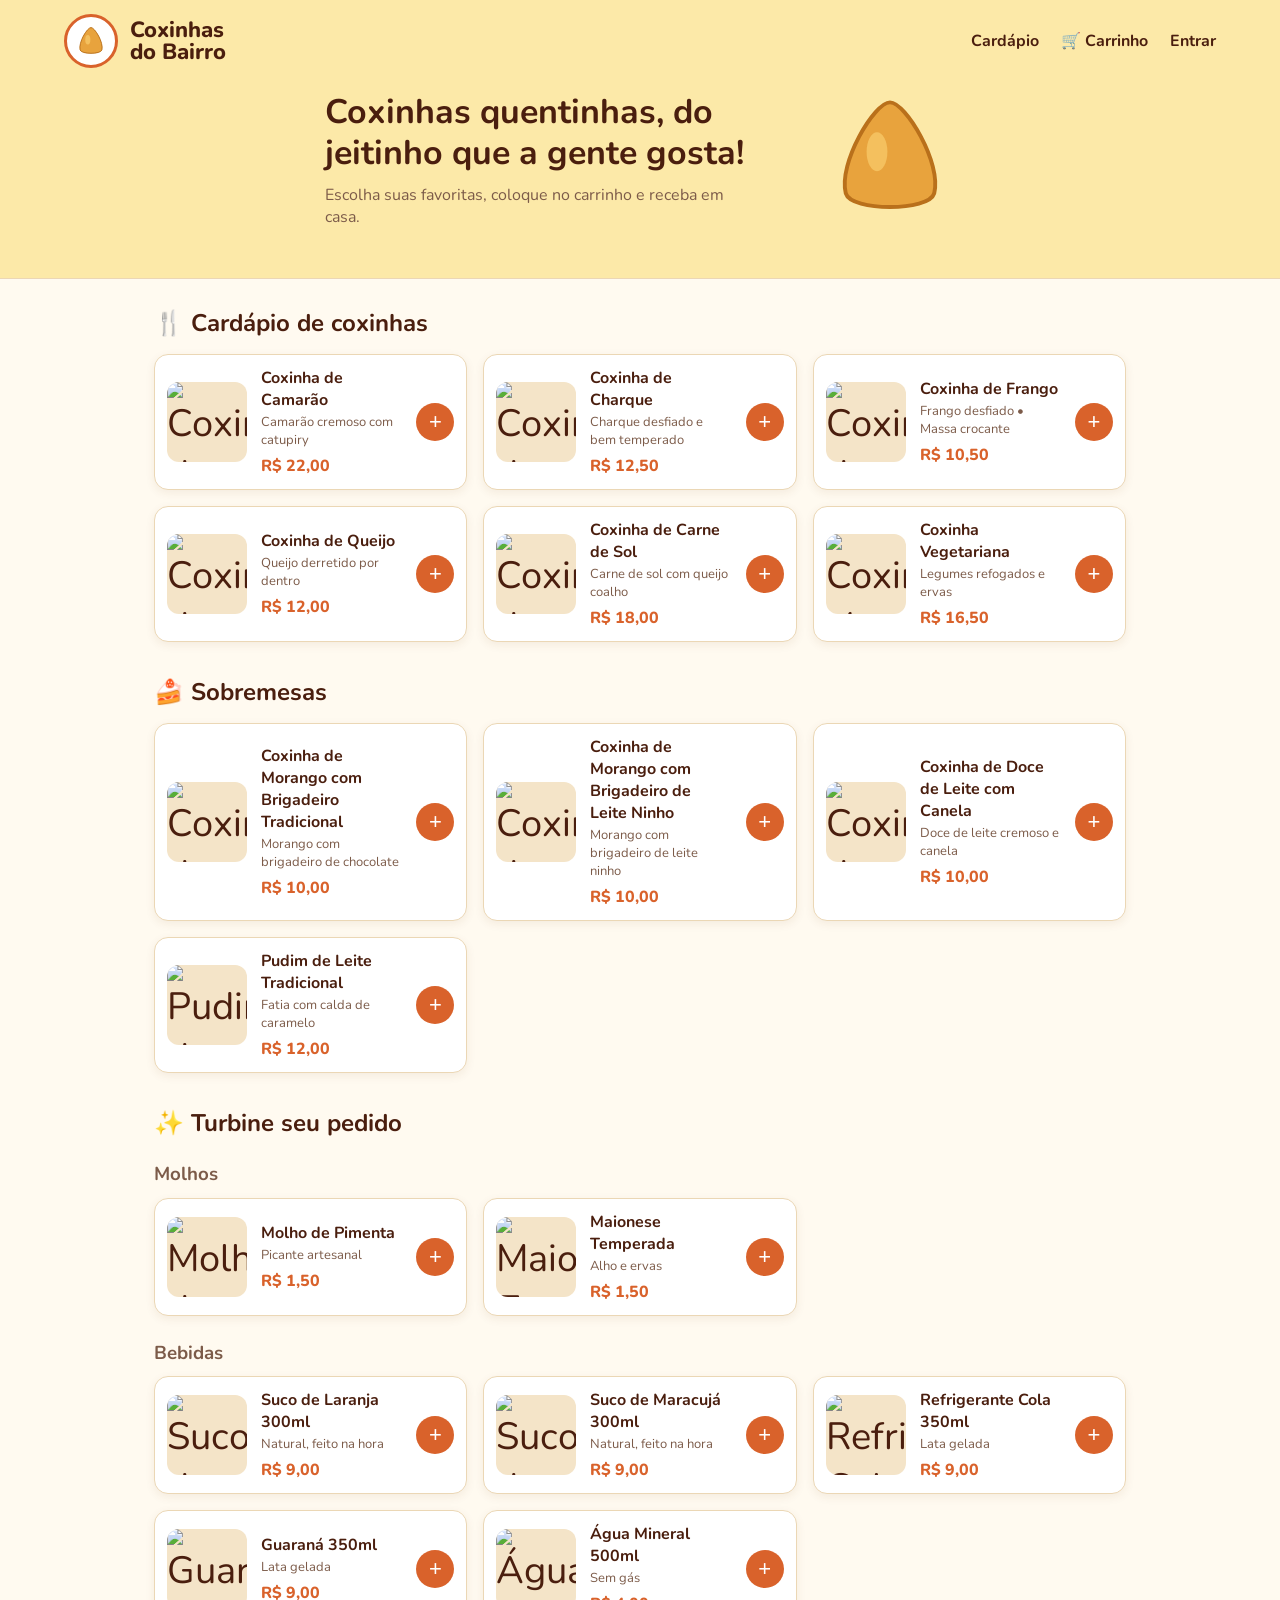
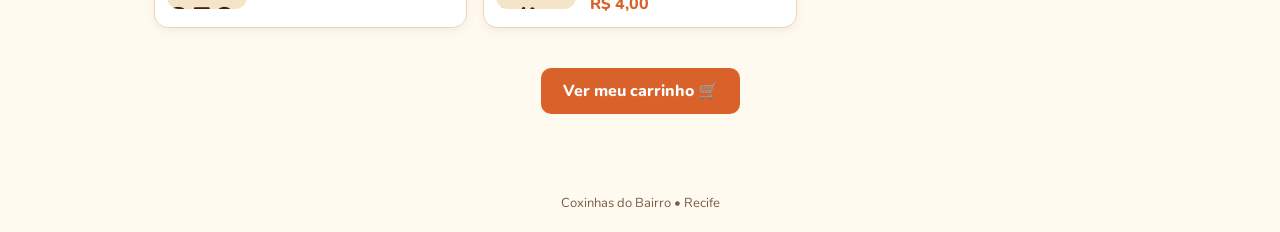
==== index.html @ 3a951635 "Add files via upload" ====
<!DOCTYPE html>
<html lang="pt-BR">
<head>
<meta charset="UTF-8">
<meta name="viewport" content="width=device-width, initial-scale=1.0">
<link href="https://fonts.googleapis.com/css2?family=Nunito:wght@400;700;800&display=swap" rel="stylesheet">
<link rel="stylesheet" href="style.css">
<title>Coxinhas do Bairro - Cardápio</title>
</head>
<body data-pagina="cardapio">

<header class="cabecalho" id="cabecalho"></header>

<section class="hero">
  <div>
    <h1>Coxinhas quentinhas, do jeitinho que a gente gosta!</h1>
    <p>Escolha suas favoritas, coloque no carrinho e receba em casa.</p>
  </div>
  <div class="hero-coxinha" id="hero-coxinha"></div>
</section>

<main class="conteudo">

  <!-- ================= COXINHAS ================= -->
  <h2>🍴 Cardápio de coxinhas</h2>
  <div class="grade">

    <!-- Coxinha de Camarão -->
    <div class="produto">
      <div class="produto-img"><img src="img/camarao.png" alt="Coxinha de Camarão"></div>
      <div class="produto-info">
        <h4>Coxinha de Camarão</h4>
        <p>Camarão cremoso com catupiry</p>
        <span class="preco">R$ 22,00</span>
      </div>
      <button class="btn-mais" onclick="clicouAdicionar(11, this)">+</button>
    </div>
    <!-- Coxinha de Charque -->
    <div class="produto">
      <div class="produto-img"><img src="img/charque.png" alt="Coxinha de Charque"></div>
      <div class="produto-info">
        <h4>Coxinha de Charque</h4>
        <p>Charque desfiado e bem temperado</p>
        <span class="preco">R$ 12,50</span>
      </div>
      <button class="btn-mais" onclick="clicouAdicionar(12, this)">+</button>
    </div>
    <!-- Coxinha de Frango -->
    <div class="produto">
      <div class="produto-img"><img src="img/frango.png" alt="Coxinha de Frango"></div>
      <div class="produto-info">
        <h4>Coxinha de Frango</h4>
        <p>Frango desfiado • Massa crocante</p>
        <span class="preco">R$ 10,50</span>
      </div>
      <button class="btn-mais" onclick="clicouAdicionar(13, this)">+</button>
    </div>
    <!-- Coxinha de Queijo -->
    <div class="produto">
      <div class="produto-img"><img src="img/queijo.png" alt="Coxinha de Queijo"></div>
      <div class="produto-info">
        <h4>Coxinha de Queijo</h4>
        <p>Queijo derretido por dentro</p>
        <span class="preco">R$ 12,00</span>
      </div>
      <button class="btn-mais" onclick="clicouAdicionar(14, this)">+</button>
    </div>
    <!-- Coxinha de Carne de Sol -->
    <div class="produto">
      <div class="produto-img"><img src="img/carne.png" alt="Coxinha de Carne de Sol"></div>
      <div class="produto-info">
        <h4>Coxinha de Carne de Sol</h4>
        <p>Carne de sol com queijo coalho</p>
        <span class="preco">R$ 18,00</span>
      </div>
      <button class="btn-mais" onclick="clicouAdicionar(15, this)">+</button>
    </div>
    <!-- Coxinha Vegetariana -->
    <div class="produto">
      <div class="produto-img"><img src="img/jaca.png" alt="Coxinha Vegetariana"></div>
      <div class="produto-info">
        <h4>Coxinha Vegetariana</h4>
        <p>Legumes refogados e ervas</p>
        <span class="preco">R$ 16,50</span>
      </div>
      <button class="btn-mais" onclick="clicouAdicionar(16, this)">+</button>
    </div>

  </div>

  <!-- ================= SOBREMESAS ================= -->
  <h2 style="margin-top:36px">🍰 Sobremesas</h2>
  <div class="grade">

    <!-- Coxinha de Morango com Brigadeiro Tradicional -->
    <div class="produto">
      <div class="produto-img"><img src="img/morango1.png" alt="Coxinha de Morango com Brigadeiro Tradicional"></div>
      <div class="produto-info">
        <h4>Coxinha de Morango com Brigadeiro Tradicional</h4>
        <p>Morango com brigadeiro de chocolate</p>
        <span class="preco">R$ 10,00</span>
      </div>
      <button class="btn-mais" onclick="clicouAdicionar(21, this)">+</button>
    </div>
    <!-- Coxinha de Morango com Brigadeiro de Leite Ninho -->
    <div class="produto">
      <div class="produto-img"><img src="img/morango2.png" alt="Coxinha de Morango com Brigadeiro de Leite Ninho"></div>
      <div class="produto-info">
        <h4>Coxinha de Morango com Brigadeiro de Leite Ninho</h4>
        <p>Morango com brigadeiro de leite ninho</p>
        <span class="preco">R$ 10,00</span>
      </div>
      <button class="btn-mais" onclick="clicouAdicionar(22, this)">+</button>
    </div>
    <!-- Coxinha de Doce de Leite com Canela -->
    <div class="produto">
      <div class="produto-img"><img src="img/doce.png" alt="Coxinha de Doce de Leite com Canela"></div>
      <div class="produto-info">
        <h4>Coxinha de Doce de Leite com Canela</h4>
        <p>Doce de leite cremoso e canela</p>
        <span class="preco">R$ 10,00</span>
      </div>
      <button class="btn-mais" onclick="clicouAdicionar(23, this)">+</button>
    </div>
    <!-- Pudim de Leite Tradicional -->
    <div class="produto">
      <div class="produto-img"><img src="img/pudim.png" alt="Pudim de Leite Tradicional"></div>
      <div class="produto-info">
        <h4>Pudim de Leite Tradicional</h4>
        <p>Fatia com calda de caramelo</p>
        <span class="preco">R$ 12,00</span>
      </div>
      <button class="btn-mais" onclick="clicouAdicionar(24, this)">+</button>
    </div>

  </div>

  
  <h2 style="margin-top:36px">✨ Turbine seu pedido</h2>

  <!-- Molhos -->
  <h3>Molhos</h3>
  <div class="grade">

    <!-- Molho de Pimenta -->
    <div class="produto">
      <div class="produto-img"><img src="img/pimenta.png" alt="Molho de Pimenta"></div>
      <div class="produto-info">
        <h4>Molho de Pimenta</h4>
        <p>Picante artesanal</p>
        <span class="preco">R$ 1,50</span>
      </div>
      <button class="btn-mais" onclick="clicouAdicionar(31, this)">+</button>
    </div>
    <!-- Maionese Temperada -->
    <div class="produto">
      <div class="produto-img"><img src="img/maionese.png" alt="Maionese Temperada"></div>
      <div class="produto-info">
        <h4>Maionese Temperada</h4>
        <p>Alho e ervas</p>
        <span class="preco">R$ 1,50</span>
      </div>
      <button class="btn-mais" onclick="clicouAdicionar(32, this)">+</button>
    </div>

  </div>

  <!-- Bebidas -->
  <h3>Bebidas</h3>
  <div class="grade">

    <!-- Suco de Laranja 300ml -->
    <div class="produto">
      <div class="produto-img"><img src="img/laranja.png" alt="Suco de Laranja 300ml"></div>
      <div class="produto-info">
        <h4>Suco de Laranja 300ml</h4>
        <p>Natural, feito na hora</p>
        <span class="preco">R$ 9,00</span>
      </div>
      <button class="btn-mais" onclick="clicouAdicionar(41, this)">+</button>
    </div>
    <!-- Suco de Maracujá 300ml -->
    <div class="produto">
      <div class="produto-img"><img src="img/maracuja.png" alt="Suco de Maracujá 300ml"></div>
      <div class="produto-info">
        <h4>Suco de Maracujá 300ml</h4>
        <p>Natural, feito na hora</p>
        <span class="preco">R$ 9,00</span>
      </div>
      <button class="btn-mais" onclick="clicouAdicionar(42, this)">+</button>
    </div>
    <!-- Refrigerante Cola 350ml -->
    <div class="produto">
      <div class="produto-img"><img src="img/coca.png" alt="Refrigerante Cola 350ml"></div>
      <div class="produto-info">
        <h4>Refrigerante Cola 350ml</h4>
        <p>Lata gelada</p>
        <span class="preco">R$ 9,00</span>
      </div>
      <button class="btn-mais" onclick="clicouAdicionar(43, this)">+</button>
    </div>
    <!-- Guaraná 350ml -->
    <div class="produto">
      <div class="produto-img"><img src="img/guarana.png" alt="Guaraná 350ml"></div>
      <div class="produto-info">
        <h4>Guaraná 350ml</h4>
        <p>Lata gelada</p>
        <span class="preco">R$ 9,00</span>
      </div>
      <button class="btn-mais" onclick="clicouAdicionar(44, this)">+</button>
    </div>
    <!-- Água Mineral 500ml -->
    <div class="produto">
      <div class="produto-img"><img src="img/agua.png" alt="Água Mineral 500ml"></div>
      <div class="produto-info">
        <h4>Água Mineral 500ml</h4>
        <p>Sem gás</p>
        <span class="preco">R$ 4,00</span>
      </div>
      <button class="btn-mais" onclick="clicouAdicionar(45, this)">+</button>
    </div>

  </div>

  <div style="text-align:center; margin-top:40px">
    <a class="btn" href="carrinho.html">Ver meu carrinho 🛒</a>
  </div>
</main>

<footer class="rodape">Coxinhas do Bairro • Recife </footer>

<script src="script.js"></script>
</body>
</html>
---- style.css ----
/* =====================================================
   style.css  -  o visual de TODAS as páginas
   ===================================================== */

/* 1) CORES (iguais às da imagem). Mude aqui e muda no site todo! */
:root {
  --amarelo: #FCE9A8;        /* fundo do cabeçalho */
  --laranja: #D9622B;        /* botões */
  --laranja-escuro: #B84B1B; /* botões quando passa o mouse */
  --marrom: #4A1E0E;         /* textos e títulos */
  --texto-suave: #7C5B49;    /* textos pequenos */
  --creme: #FFFAF0;          /* fundo da página e dos cartões */
  --bege: #F4E4C8;           /* caixinhas e campos */
  --borda: #EBD7B5;
  --verde: #3F9B5B;
  --vermelho: #C0392B;
}

/* 2) BASE */
* { box-sizing: border-box; margin: 0; padding: 0; }
body {
  font-family: "Nunito", "Segoe UI", Arial, sans-serif;
  color: var(--marrom);
  background: var(--creme);
  min-height: 100vh;
}
a { color: var(--laranja); font-weight: 700; }
h1, h2, h3 { line-height: 1.2; }

/* 3) CABEÇALHO */
.cabecalho {
  background: var(--amarelo);
  display: flex; justify-content: space-between; align-items: center;
  flex-wrap: wrap; gap: 12px;
  padding: 14px 5%;
}
.logo { display: flex; align-items: center; gap: 12px; text-decoration: none; color: var(--marrom); }
.logo-circulo {
  width: 54px; height: 54px; border-radius: 50%;
  border: 3px solid var(--laranja); background: #fff;
  display: flex; align-items: center; justify-content: center;
}
.logo-circulo svg { width: 32px; }
.logo-texto { font-size: 22px; font-weight: 800; line-height: 1; }
.menu { display: flex; align-items: center; gap: 22px; }
.menu a { color: var(--marrom); text-decoration: none; font-weight: 700; }
.menu a:hover { color: var(--laranja); }
.link-carrinho { position: relative; }
.contador {
  position: absolute; top: -10px; right: -16px;
  background: var(--laranja); color: #fff;
  min-width: 20px; height: 20px; border-radius: 10px;
  font-size: 12px; display: flex; align-items: center; justify-content: center;
}
.contador.pop { animation: pop 0.4s; }

/* 4) FAIXA AMARELA DA HOME */
.hero {
  background: var(--amarelo);
  display: flex; justify-content: center; align-items: center;
  gap: 40px; flex-wrap: wrap;
  padding: 10px 5% 50px;
  border-bottom: 1px solid var(--borda);
}
.hero h1 { font-size: 34px; max-width: 460px; }
.hero p { color: var(--texto-suave); margin-top: 10px; max-width: 420px; }
.hero-coxinha { width: 130px; animation: flutuar 3s ease-in-out infinite; }

/* 5) CONTEÚDO */
.conteudo { max-width: 1100px; margin: 0 auto; padding: 30px 5% 60px; }
.estreito { max-width: 720px; }
.conteudo h2 { margin-bottom: 16px; }
.conteudo h3 { margin: 26px 0 12px; color: var(--texto-suave); }
.grade { display: grid; grid-template-columns: repeat(auto-fill, minmax(290px, 1fr)); gap: 16px; }

/* 6) CARTÃO DE PRODUTO */
.produto {
  background: #fff; border: 1px solid var(--borda); border-radius: 14px;
  padding: 12px; display: flex; align-items: center; gap: 14px;
  box-shadow: 0 3px 10px rgba(120, 70, 20, 0.08);
  transition: transform 0.2s, box-shadow 0.2s;
}
.produto:hover { transform: translateY(-4px); box-shadow: 0 8px 18px rgba(120, 70, 20, 0.16); }
.produto-img {
  width: 80px; height: 80px; flex-shrink: 0; border-radius: 12px;
  background: var(--bege); font-size: 38px;
  display: flex; align-items: center; justify-content: center;
}
.produto-img { overflow: hidden; }
.produto-img svg { width: 56px; }
/* foto do produto: preenche o quadradinho sem esticar */
.produto-img img { width: 100%; height: 100%; object-fit: cover; }
.produto-info { flex: 1; }
.produto-info h4 { font-size: 16px; }
.produto-info p { font-size: 13px; color: var(--texto-suave); margin: 2px 0 6px; }
.preco { color: var(--laranja); font-weight: 800; }
.btn-mais {
  width: 38px; height: 38px; border-radius: 50%; border: none;
  background: var(--laranja); color: #fff; font-size: 22px; cursor: pointer;
  transition: transform 0.2s, background 0.2s;
}
.btn-mais:hover { background: var(--laranja-escuro); transform: scale(1.15) rotate(90deg); }
.btn-mais.pulou { animation: pop 0.4s; }

/* 7) BOTÕES */
.btn {
  display: inline-block; text-decoration: none; text-align: center;
  background: var(--laranja); color: #fff; border: none; border-radius: 10px;
  padding: 12px 22px; font-size: 16px; font-weight: 800; font-family: inherit; cursor: pointer;
  transition: background 0.2s, transform 0.2s;
}
.btn:hover { background: var(--laranja-escuro); transform: translateY(-2px); }
.btn.grande { width: 100%; margin-top: 14px; }
.btn-claro {
  display: inline-block; text-decoration: none;
  background: var(--bege); color: var(--marrom); border: none; border-radius: 10px;
  padding: 10px 16px; font-weight: 700; font-family: inherit; cursor: pointer;
}
.btn-claro:hover { background: var(--borda); }
.btn:disabled { opacity: 0.7; cursor: wait; transform: none; }

/* 8) CAIXAS E FORMULÁRIOS */
.caixa {
  background: #fff; border: 1px solid var(--borda); border-radius: 14px;
  padding: 22px; margin-bottom: 18px;
  box-shadow: 0 3px 10px rgba(120, 70, 20, 0.08);
  animation: aparecer 0.5s;
}
.centro { display: flex; justify-content: center; padding: 40px 5%; }
.centro .caixa { width: 100%; max-width: 440px; }
.sub { color: var(--texto-suave); margin-bottom: 10px; }
label { display: block; font-weight: 700; font-size: 14px; margin: 14px 0 5px; }
input, select {
  width: 100%; padding: 12px; font-size: 15px; font-family: inherit;
  border: 1.5px solid var(--borda); border-radius: 10px; background: #FFF6E6; color: var(--marrom);
}
input:focus, select:focus { outline: none; border-color: var(--laranja); box-shadow: 0 0 0 3px rgba(217, 98, 43, 0.2); }
.linha { display: flex; gap: 12px; }
.linha > div { flex: 1; }
.entre { display: flex; justify-content: space-between; align-items: center; margin-top: 12px; font-size: 14px; }
.check { display: flex; align-items: center; gap: 6px; margin: 0; font-weight: 400; }
.check input { width: auto; }
.erro { color: var(--vermelho); font-weight: 700; min-height: 22px; margin-top: 10px; font-size: 14px; }
.shake { animation: tremer 0.4s; }
.texto-centro { text-align: center; margin-top: 16px; font-size: 14px; }
.dica { background: var(--amarelo); border-radius: 10px; padding: 12px; margin-top: 18px; font-size: 13px; }
.dica button { margin-top: 8px; }

/* 9) CARRINHO E RESUMOS */
.item-carrinho { display: flex; align-items: center; gap: 12px; padding: 12px 0; border-bottom: 1px solid var(--borda); flex-wrap: wrap; }
.item-carrinho:last-child { border-bottom: none; }
.item-carrinho .produto-img { width: 56px; height: 56px; font-size: 28px; }
.item-carrinho .produto-img svg { width: 38px; }
.item-nome { flex: 1; min-width: 140px; font-weight: 700; }
.quantidade { display: flex; align-items: center; gap: 8px; }
.quantidade button { width: 30px; height: 30px; border-radius: 50%; border: none; background: var(--bege); font-size: 18px; cursor: pointer; }
.quantidade button:hover { background: var(--laranja); color: #fff; }
.lixeira { background: none; border: none; font-size: 20px; cursor: pointer; }
.vazio { text-align: center; padding: 30px 0; color: var(--texto-suave); }
.linha-resumo { display: flex; justify-content: space-between; padding: 6px 0; }
.linha-resumo.total { border-top: 2px solid var(--borda); margin-top: 8px; padding-top: 12px; font-size: 20px; font-weight: 800; }
.acoes { display: flex; justify-content: space-between; gap: 12px; flex-wrap: wrap; }
.duas-colunas { display: grid; grid-template-columns: 1.4fr 1fr; gap: 24px; align-items: start; }
@media (max-width: 800px) { .duas-colunas { grid-template-columns: 1fr; } }

/* 10) FRETE */
.regra-frete { background: var(--bege); border-radius: 10px; padding: 10px 14px; font-size: 14px; margin-bottom: 6px; }
.resultado-frete { background: #EAF6EE; border: 1px solid var(--verde); border-radius: 10px; padding: 12px; margin-top: 14px; animation: aparecer 0.4s; }
.resultado-frete:empty { display: none; }

/* 11) CARTÃO DE CRÉDITO QUE VIRA */
.cartao-area { perspective: 1000px; margin-bottom: 10px; }
.cartao-3d {
  position: relative; width: 100%; max-width: 340px; height: 200px; margin: 0 auto;
  transform-style: preserve-3d; transition: transform 0.7s;
}
.cartao-3d.virado { transform: rotateY(180deg); }
.cartao-face {
  position: absolute; inset: 0; border-radius: 16px; padding: 20px; color: #fff;
  backface-visibility: hidden; box-shadow: 0 10px 24px rgba(74, 30, 14, 0.35);
}
.frente { background: linear-gradient(135deg, #D9622B, #7A2E0F); }
.verso { background: linear-gradient(135deg, #7A2E0F, #4A1E0E); transform: rotateY(180deg); }
.chip { width: 42px; height: 30px; border-radius: 6px; background: #F0C75E; }
.bandeira { position: absolute; top: 20px; right: 20px; font-weight: 800; font-style: italic; }
.cartao-numero { font-family: "Courier New", monospace; font-size: 20px; letter-spacing: 2px; margin: 26px 0 16px; }
.cartao-baixo { display: flex; justify-content: space-between; font-size: 14px; font-weight: 700; }
.cartao-baixo small { display: block; font-size: 10px; opacity: 0.8; font-weight: 400; }
.tarja { background: #000; height: 40px; margin: 10px -20px 18px; }
.cvv-box { background: #fff; color: #000; text-align: right; padding: 8px 10px; border-radius: 4px; font-family: "Courier New", monospace; }
.aviso-teste { font-size: 12px; color: var(--texto-suave); text-align: center; margin-top: 10px; }
.spinner { display: inline-block; width: 14px; height: 14px; border: 3px solid #fff; border-top-color: transparent; border-radius: 50%; margin-right: 8px; vertical-align: -2px; animation: girar 0.8s linear infinite; }

/* 12) PEDIDO CONFIRMADO */
.sucesso { text-align: center; }
.check-grande {
  width: 90px; height: 90px; border-radius: 50%; background: var(--verde); color: #fff;
  font-size: 52px; margin: 0 auto 14px; display: flex; align-items: center; justify-content: center;
  animation: pop 0.6s;
}

/* 13) AVISO QUE APARECE EMBAIXO (toast) */
.aviso {
  position: fixed; bottom: 24px; left: 50%; transform: translateX(-50%);
  background: var(--marrom); color: #fff; padding: 12px 22px; border-radius: 30px;
  font-weight: 700; z-index: 10; animation: subir 0.3s;
}

/* 14) RODAPÉ */
.rodape { text-align: center; padding: 20px; color: var(--texto-suave); font-size: 13px; }

/* 15) ANIMAÇÕES (@keyframes = o "filme" do movimento) */
@keyframes flutuar { 0%, 100% { transform: translateY(0) rotate(-4deg); } 50% { transform: translateY(-14px) rotate(4deg); } }
@keyframes pop { 0% { transform: scale(1); } 50% { transform: scale(1.4); } 100% { transform: scale(1); } }
@keyframes aparecer { from { opacity: 0; transform: translateY(14px); } to { opacity: 1; transform: translateY(0); } }
@keyframes tremer { 0%, 100% { transform: translateX(0); } 25% { transform: translateX(-8px); } 75% { transform: translateX(8px); } }
@keyframes subir { from { opacity: 0; transform: translate(-50%, 20px); } to { opacity: 1; transform: translate(-50%, 0); } }
@keyframes girar { to { transform: rotate(360deg); } }

/* quem prefere menos movimento no celular/computador */
@media (prefers-reduced-motion: reduce) { * { animation: none !important; transition: none !important; } }
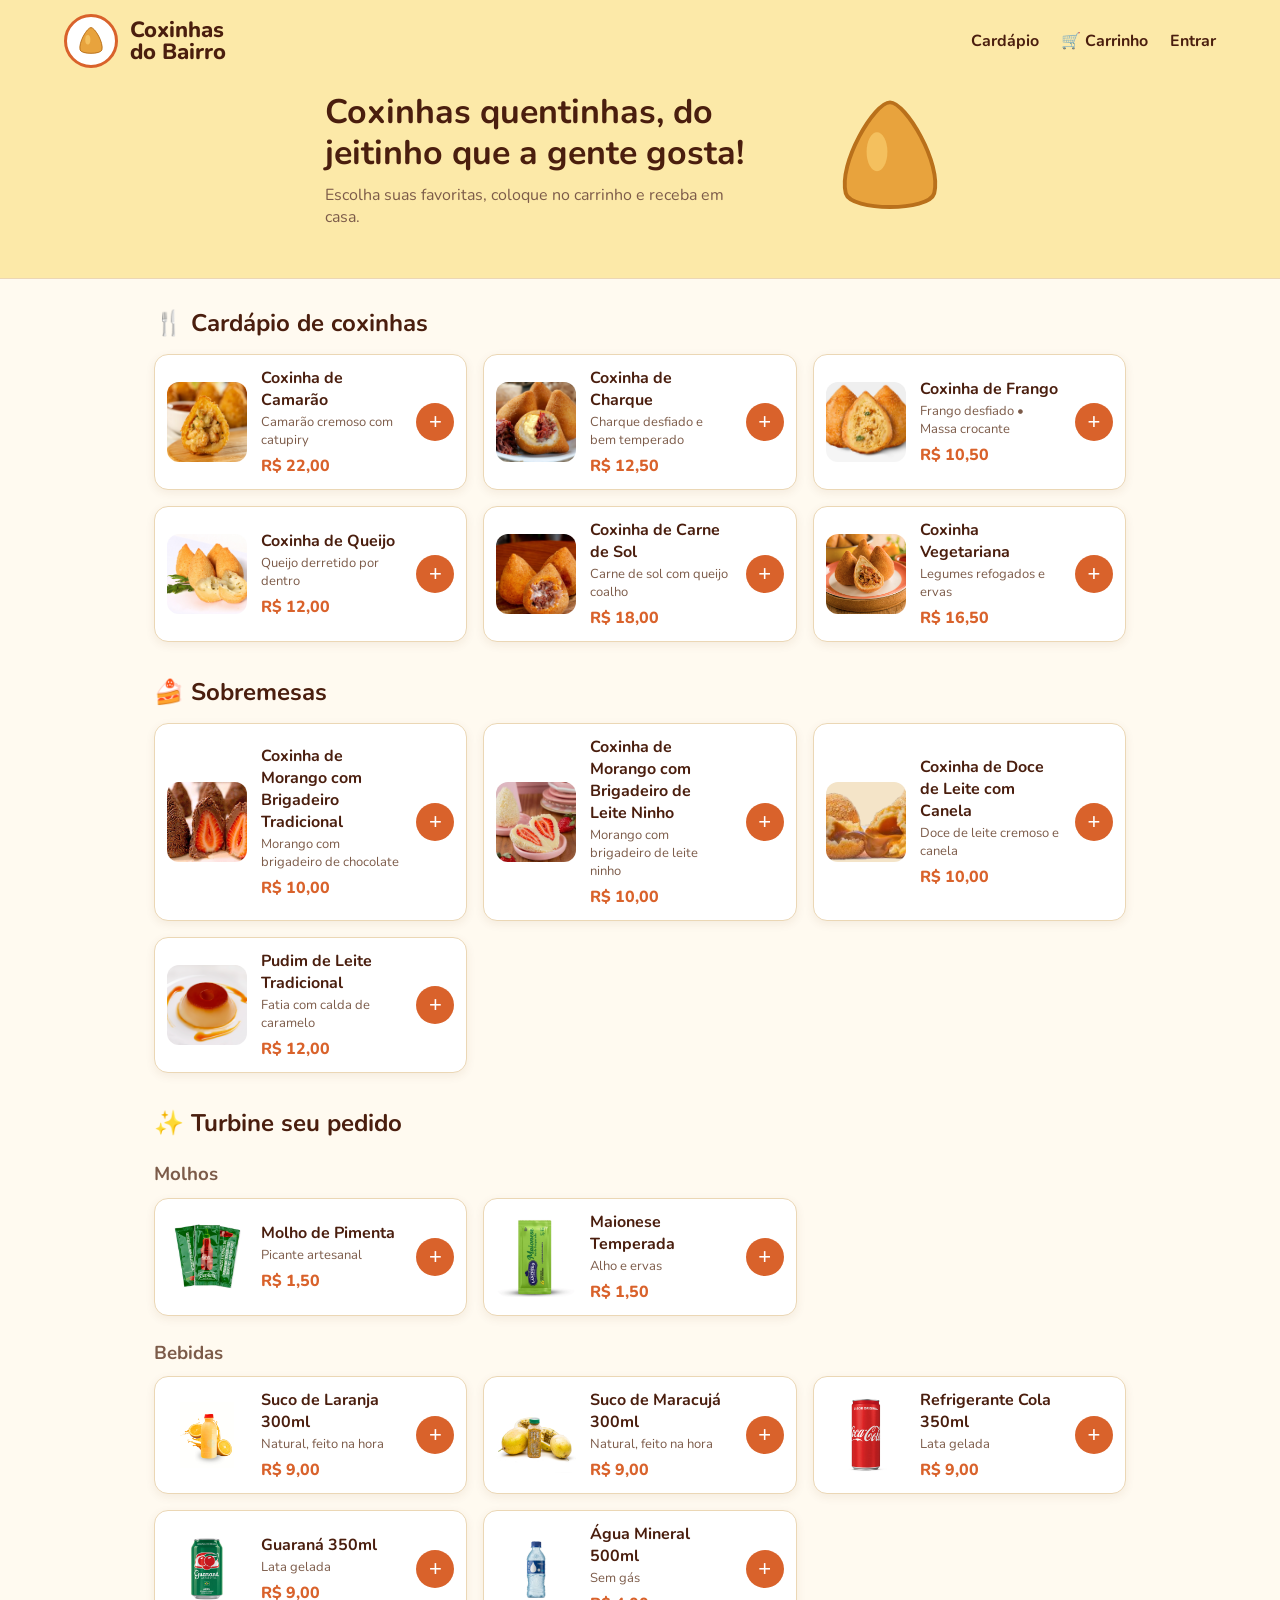
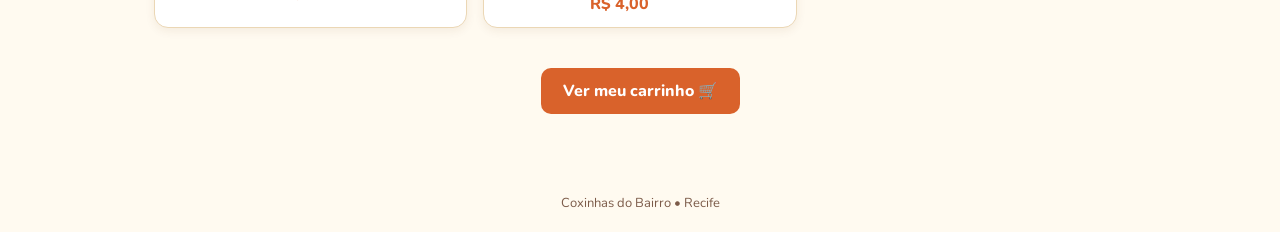
==== commit 47b69ed4: "Add files via upload" ====
--- a/index.html
+++ b/index.html
@@ -21,13 +21,13 @@
 
 <main class="conteudo">
 
-  <!-- ================= COXINHAS ================= -->
+ 
   <h2>🍴 Cardápio de coxinhas</h2>
   <div class="grade">
 
     <!-- Coxinha de Camarão -->
     <div class="produto">
-      <div class="produto-img"><img src="img/camarao.png" alt="Coxinha de Camarão"></div>
+      <div class="produto-img"><img src="camarao.png" alt="Coxinha de Camarão"></div>
       <div class="produto-info">
         <h4>Coxinha de Camarão</h4>
         <p>Camarão cremoso com catupiry</p>
@@ -37,7 +37,7 @@
     </div>
     <!-- Coxinha de Charque -->
     <div class="produto">
-      <div class="produto-img"><img src="img/charque.png" alt="Coxinha de Charque"></div>
+      <div class="produto-img"><img src="charque.png" alt="Coxinha de Charque"></div>
       <div class="produto-info">
         <h4>Coxinha de Charque</h4>
         <p>Charque desfiado e bem temperado</p>
@@ -47,7 +47,7 @@
     </div>
     <!-- Coxinha de Frango -->
     <div class="produto">
-      <div class="produto-img"><img src="img/frango.png" alt="Coxinha de Frango"></div>
+      <div class="produto-img"><img src="frango.png" alt="Coxinha de Frango"></div>
       <div class="produto-info">
         <h4>Coxinha de Frango</h4>
         <p>Frango desfiado • Massa crocante</p>
@@ -57,7 +57,7 @@
     </div>
     <!-- Coxinha de Queijo -->
     <div class="produto">
-      <div class="produto-img"><img src="img/queijo.png" alt="Coxinha de Queijo"></div>
+      <div class="produto-img"><img src="queijo.png" alt="Coxinha de Queijo"></div>
       <div class="produto-info">
         <h4>Coxinha de Queijo</h4>
         <p>Queijo derretido por dentro</p>
@@ -67,7 +67,7 @@
     </div>
     <!-- Coxinha de Carne de Sol -->
     <div class="produto">
-      <div class="produto-img"><img src="img/carne.png" alt="Coxinha de Carne de Sol"></div>
+      <div class="produto-img"><img src="carne.png" alt="Coxinha de Carne de Sol"></div>
       <div class="produto-info">
         <h4>Coxinha de Carne de Sol</h4>
         <p>Carne de sol com queijo coalho</p>
@@ -77,7 +77,7 @@
     </div>
     <!-- Coxinha Vegetariana -->
     <div class="produto">
-      <div class="produto-img"><img src="img/jaca.png" alt="Coxinha Vegetariana"></div>
+      <div class="produto-img"><img src="jaca.png" alt="Coxinha Vegetariana"></div>
       <div class="produto-info">
         <h4>Coxinha Vegetariana</h4>
         <p>Legumes refogados e ervas</p>
@@ -88,13 +88,13 @@
 
   </div>
 
-  <!-- ================= SOBREMESAS ================= -->
+  
   <h2 style="margin-top:36px">🍰 Sobremesas</h2>
   <div class="grade">
 
-    <!-- Coxinha de Morango com Brigadeiro Tradicional -->
-    <div class="produto">
-      <div class="produto-img"><img src="img/morango1.png" alt="Coxinha de Morango com Brigadeiro Tradicional"></div>
+   
+    <div class="produto">
+      <div class="produto-img"><img src="morango1.png" alt="Coxinha de Morango com Brigadeiro Tradicional"></div>
       <div class="produto-info">
         <h4>Coxinha de Morango com Brigadeiro Tradicional</h4>
         <p>Morango com brigadeiro de chocolate</p>
@@ -102,9 +102,9 @@
       </div>
       <button class="btn-mais" onclick="clicouAdicionar(21, this)">+</button>
     </div>
-    <!-- Coxinha de Morango com Brigadeiro de Leite Ninho -->
-    <div class="produto">
-      <div class="produto-img"><img src="img/morango2.png" alt="Coxinha de Morango com Brigadeiro de Leite Ninho"></div>
+    
+    <div class="produto">
+      <div class="produto-img"><img src="morango2.png" alt="Coxinha de Morango com Brigadeiro de Leite Ninho"></div>
       <div class="produto-info">
         <h4>Coxinha de Morango com Brigadeiro de Leite Ninho</h4>
         <p>Morango com brigadeiro de leite ninho</p>
@@ -112,9 +112,9 @@
       </div>
       <button class="btn-mais" onclick="clicouAdicionar(22, this)">+</button>
     </div>
-    <!-- Coxinha de Doce de Leite com Canela -->
-    <div class="produto">
-      <div class="produto-img"><img src="img/doce.png" alt="Coxinha de Doce de Leite com Canela"></div>
+    
+    <div class="produto">
+      <div class="produto-img"><img src="doce.png" alt="Coxinha de Doce de Leite com Canela"></div>
       <div class="produto-info">
         <h4>Coxinha de Doce de Leite com Canela</h4>
         <p>Doce de leite cremoso e canela</p>
@@ -124,7 +124,7 @@
     </div>
     <!-- Pudim de Leite Tradicional -->
     <div class="produto">
-      <div class="produto-img"><img src="img/pudim.png" alt="Pudim de Leite Tradicional"></div>
+      <div class="produto-img"><img src="pudim.png" alt="Pudim de Leite Tradicional"></div>
       <div class="produto-info">
         <h4>Pudim de Leite Tradicional</h4>
         <p>Fatia com calda de caramelo</p>
@@ -138,13 +138,13 @@
   
   <h2 style="margin-top:36px">✨ Turbine seu pedido</h2>
 
-  <!-- Molhos -->
+  
   <h3>Molhos</h3>
   <div class="grade">
 
-    <!-- Molho de Pimenta -->
-    <div class="produto">
-      <div class="produto-img"><img src="img/pimenta.png" alt="Molho de Pimenta"></div>
+    
+    <div class="produto">
+      <div class="produto-img"><img src="pimenta.png" alt="Molho de Pimenta"></div>
       <div class="produto-info">
         <h4>Molho de Pimenta</h4>
         <p>Picante artesanal</p>
@@ -152,9 +152,9 @@
       </div>
       <button class="btn-mais" onclick="clicouAdicionar(31, this)">+</button>
     </div>
-    <!-- Maionese Temperada -->
-    <div class="produto">
-      <div class="produto-img"><img src="img/maionese.png" alt="Maionese Temperada"></div>
+    
+    <div class="produto">
+      <div class="produto-img"><img src="maionese.png" alt="Maionese Temperada"></div>
       <div class="produto-info">
         <h4>Maionese Temperada</h4>
         <p>Alho e ervas</p>
@@ -165,13 +165,12 @@
 
   </div>
 
-  <!-- Bebidas -->
+  
   <h3>Bebidas</h3>
   <div class="grade">
 
-    <!-- Suco de Laranja 300ml -->
-    <div class="produto">
-      <div class="produto-img"><img src="img/laranja.png" alt="Suco de Laranja 300ml"></div>
+    <div class="produto">
+      <div class="produto-img"><img src="laranja.png" alt="Suco de Laranja 300ml"></div>
       <div class="produto-info">
         <h4>Suco de Laranja 300ml</h4>
         <p>Natural, feito na hora</p>
@@ -179,9 +178,9 @@
       </div>
       <button class="btn-mais" onclick="clicouAdicionar(41, this)">+</button>
     </div>
-    <!-- Suco de Maracujá 300ml -->
-    <div class="produto">
-      <div class="produto-img"><img src="img/maracuja.png" alt="Suco de Maracujá 300ml"></div>
+    
+    <div class="produto">
+      <div class="produto-img"><img src="maracuja.png" alt="Suco de Maracujá 300ml"></div>
       <div class="produto-info">
         <h4>Suco de Maracujá 300ml</h4>
         <p>Natural, feito na hora</p>
@@ -189,9 +188,9 @@
       </div>
       <button class="btn-mais" onclick="clicouAdicionar(42, this)">+</button>
     </div>
-    <!-- Refrigerante Cola 350ml -->
-    <div class="produto">
-      <div class="produto-img"><img src="img/coca.png" alt="Refrigerante Cola 350ml"></div>
+   
+    <div class="produto">
+      <div class="produto-img"><img src="coca.png" alt="Refrigerante Cola 350ml"></div>
       <div class="produto-info">
         <h4>Refrigerante Cola 350ml</h4>
         <p>Lata gelada</p>
@@ -199,9 +198,9 @@
       </div>
       <button class="btn-mais" onclick="clicouAdicionar(43, this)">+</button>
     </div>
-    <!-- Guaraná 350ml -->
-    <div class="produto">
-      <div class="produto-img"><img src="img/guarana.png" alt="Guaraná 350ml"></div>
+    
+    <div class="produto">
+      <div class="produto-img"><img src="guarana.png" alt="Guaraná 350ml"></div>
       <div class="produto-info">
         <h4>Guaraná 350ml</h4>
         <p>Lata gelada</p>
@@ -209,9 +208,9 @@
       </div>
       <button class="btn-mais" onclick="clicouAdicionar(44, this)">+</button>
     </div>
-    <!-- Água Mineral 500ml -->
-    <div class="produto">
-      <div class="produto-img"><img src="img/agua.png" alt="Água Mineral 500ml"></div>
+    
+    <div class="produto">
+      <div class="produto-img"><img src="agua.png" alt="Água Mineral 500ml"></div>
       <div class="produto-info">
         <h4>Água Mineral 500ml</h4>
         <p>Sem gás</p>
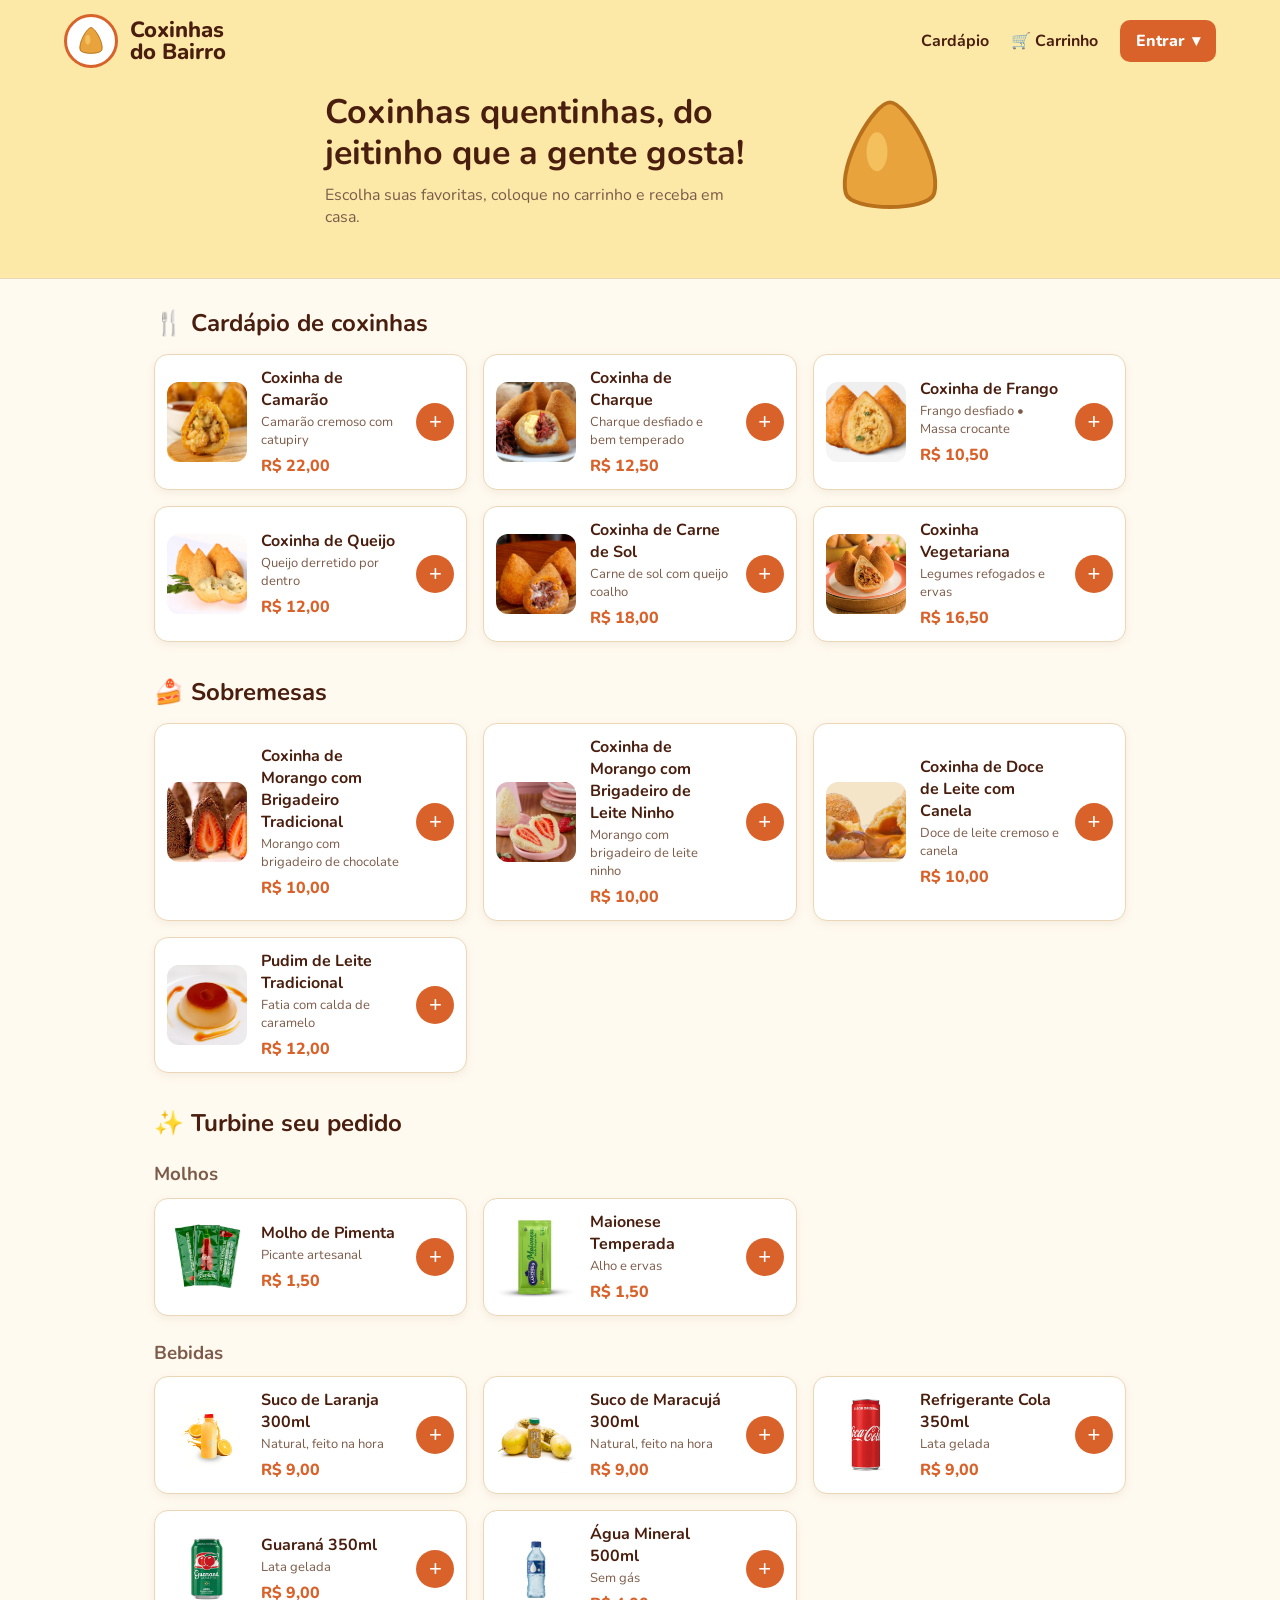
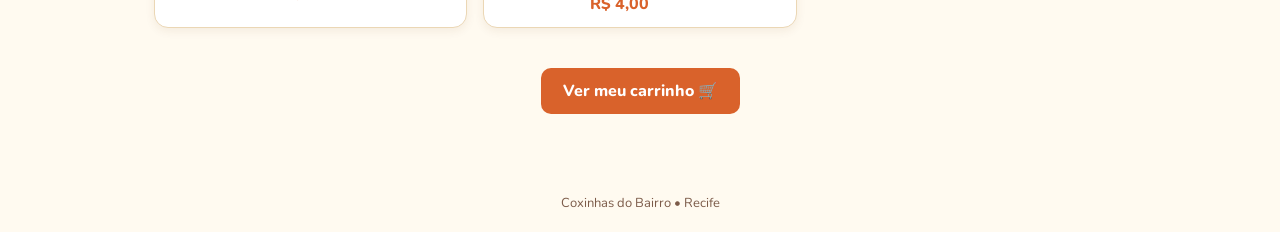
==== commit 23080b47: "Add files via upload" ====
--- a/index.html
+++ b/index.html
@@ -27,7 +27,7 @@
 
     <!-- Coxinha de Camarão -->
     <div class="produto">
-      <div class="produto-img"><img src="camarao.png" alt="Coxinha de Camarão"></div>
+      <div class="produto-img"><img src="img/camarao.png" alt="Coxinha de Camarão"></div>
       <div class="produto-info">
         <h4>Coxinha de Camarão</h4>
         <p>Camarão cremoso com catupiry</p>
@@ -37,7 +37,7 @@
     </div>
     <!-- Coxinha de Charque -->
     <div class="produto">
-      <div class="produto-img"><img src="charque.png" alt="Coxinha de Charque"></div>
+      <div class="produto-img"><img src="img/charque.png" alt="Coxinha de Charque"></div>
       <div class="produto-info">
         <h4>Coxinha de Charque</h4>
         <p>Charque desfiado e bem temperado</p>
@@ -47,7 +47,7 @@
     </div>
     <!-- Coxinha de Frango -->
     <div class="produto">
-      <div class="produto-img"><img src="frango.png" alt="Coxinha de Frango"></div>
+      <div class="produto-img"><img src="img/frango.png" alt="Coxinha de Frango"></div>
       <div class="produto-info">
         <h4>Coxinha de Frango</h4>
         <p>Frango desfiado • Massa crocante</p>
@@ -57,7 +57,7 @@
     </div>
     <!-- Coxinha de Queijo -->
     <div class="produto">
-      <div class="produto-img"><img src="queijo.png" alt="Coxinha de Queijo"></div>
+      <div class="produto-img"><img src="img/queijo.png" alt="Coxinha de Queijo"></div>
       <div class="produto-info">
         <h4>Coxinha de Queijo</h4>
         <p>Queijo derretido por dentro</p>
@@ -67,7 +67,7 @@
     </div>
     <!-- Coxinha de Carne de Sol -->
     <div class="produto">
-      <div class="produto-img"><img src="carne.png" alt="Coxinha de Carne de Sol"></div>
+      <div class="produto-img"><img src="img/carne.png" alt="Coxinha de Carne de Sol"></div>
       <div class="produto-info">
         <h4>Coxinha de Carne de Sol</h4>
         <p>Carne de sol com queijo coalho</p>
@@ -77,7 +77,7 @@
     </div>
     <!-- Coxinha Vegetariana -->
     <div class="produto">
-      <div class="produto-img"><img src="jaca.png" alt="Coxinha Vegetariana"></div>
+      <div class="produto-img"><img src="img/jaca.png" alt="Coxinha Vegetariana"></div>
       <div class="produto-info">
         <h4>Coxinha Vegetariana</h4>
         <p>Legumes refogados e ervas</p>
@@ -94,7 +94,7 @@
 
    
     <div class="produto">
-      <div class="produto-img"><img src="morango1.png" alt="Coxinha de Morango com Brigadeiro Tradicional"></div>
+      <div class="produto-img"><img src="img/morango1.png" alt="Coxinha de Morango com Brigadeiro Tradicional"></div>
       <div class="produto-info">
         <h4>Coxinha de Morango com Brigadeiro Tradicional</h4>
         <p>Morango com brigadeiro de chocolate</p>
@@ -104,7 +104,7 @@
     </div>
     
     <div class="produto">
-      <div class="produto-img"><img src="morango2.png" alt="Coxinha de Morango com Brigadeiro de Leite Ninho"></div>
+      <div class="produto-img"><img src="img/morango2.png" alt="Coxinha de Morango com Brigadeiro de Leite Ninho"></div>
       <div class="produto-info">
         <h4>Coxinha de Morango com Brigadeiro de Leite Ninho</h4>
         <p>Morango com brigadeiro de leite ninho</p>
@@ -114,7 +114,7 @@
     </div>
     
     <div class="produto">
-      <div class="produto-img"><img src="doce.png" alt="Coxinha de Doce de Leite com Canela"></div>
+      <div class="produto-img"><img src="img/doce.png" alt="Coxinha de Doce de Leite com Canela"></div>
       <div class="produto-info">
         <h4>Coxinha de Doce de Leite com Canela</h4>
         <p>Doce de leite cremoso e canela</p>
@@ -124,7 +124,7 @@
     </div>
     <!-- Pudim de Leite Tradicional -->
     <div class="produto">
-      <div class="produto-img"><img src="pudim.png" alt="Pudim de Leite Tradicional"></div>
+      <div class="produto-img"><img src="img/pudim.png" alt="Pudim de Leite Tradicional"></div>
       <div class="produto-info">
         <h4>Pudim de Leite Tradicional</h4>
         <p>Fatia com calda de caramelo</p>
@@ -144,7 +144,7 @@
 
     
     <div class="produto">
-      <div class="produto-img"><img src="pimenta.png" alt="Molho de Pimenta"></div>
+      <div class="produto-img"><img src="img/pimenta.png" alt="Molho de Pimenta"></div>
       <div class="produto-info">
         <h4>Molho de Pimenta</h4>
         <p>Picante artesanal</p>
@@ -154,7 +154,7 @@
     </div>
     
     <div class="produto">
-      <div class="produto-img"><img src="maionese.png" alt="Maionese Temperada"></div>
+      <div class="produto-img"><img src="img/maionese.png" alt="Maionese Temperada"></div>
       <div class="produto-info">
         <h4>Maionese Temperada</h4>
         <p>Alho e ervas</p>
@@ -170,7 +170,7 @@
   <div class="grade">
 
     <div class="produto">
-      <div class="produto-img"><img src="laranja.png" alt="Suco de Laranja 300ml"></div>
+      <div class="produto-img"><img src="img/laranja.png" alt="Suco de Laranja 300ml"></div>
       <div class="produto-info">
         <h4>Suco de Laranja 300ml</h4>
         <p>Natural, feito na hora</p>
@@ -180,7 +180,7 @@
     </div>
     
     <div class="produto">
-      <div class="produto-img"><img src="maracuja.png" alt="Suco de Maracujá 300ml"></div>
+      <div class="produto-img"><img src="img/maracuja.png" alt="Suco de Maracujá 300ml"></div>
       <div class="produto-info">
         <h4>Suco de Maracujá 300ml</h4>
         <p>Natural, feito na hora</p>
@@ -190,7 +190,7 @@
     </div>
    
     <div class="produto">
-      <div class="produto-img"><img src="coca.png" alt="Refrigerante Cola 350ml"></div>
+      <div class="produto-img"><img src="img/coca.png" alt="Refrigerante Cola 350ml"></div>
       <div class="produto-info">
         <h4>Refrigerante Cola 350ml</h4>
         <p>Lata gelada</p>
@@ -200,7 +200,7 @@
     </div>
     
     <div class="produto">
-      <div class="produto-img"><img src="guarana.png" alt="Guaraná 350ml"></div>
+      <div class="produto-img"><img src="img/guarana.png" alt="Guaraná 350ml"></div>
       <div class="produto-info">
         <h4>Guaraná 350ml</h4>
         <p>Lata gelada</p>
@@ -210,7 +210,7 @@
     </div>
     
     <div class="produto">
-      <div class="produto-img"><img src="agua.png" alt="Água Mineral 500ml"></div>
+      <div class="produto-img"><img src="img/agua.png" alt="Água Mineral 500ml"></div>
       <div class="produto-info">
         <h4>Água Mineral 500ml</h4>
         <p>Sem gás</p>
--- a/style.css
+++ b/style.css
@@ -218,4 +218,180 @@
 @keyframes girar { to { transform: rotate(360deg); } }
 
 /* quem prefere menos movimento no celular/computador */
-@media (prefers-reduced-motion: reduce) { * { animation: none !important; transition: none !important; } }+@media (prefers-reduced-motion: reduce) { * { animation: none !important; transition: none !important; } }
+
+/* PAINÉIS ADMIN, ROOT E FORNECEDOR */
+.painel-pagina { max-width: 1100px; }
+.painel-principal { width: 100%; }
+.painel-principal h1 { margin-bottom: 8px; }
+.painel-resumo { display:grid; grid-template-columns:repeat(auto-fit,minmax(180px,1fr)); gap:14px; margin:22px 0; }
+.painel-card { background:var(--bege); border:1px solid var(--borda); border-radius:12px; padding:18px; display:flex; flex-direction:column; gap:6px; }
+.painel-card span { color:var(--texto-suave); font-size:14px; }
+.painel-card strong { color:var(--marrom); font-size:28px; }
+.painel-secao { margin:20px 0; padding:18px; background:#fff; border:1px solid var(--borda); border-radius:12px; }
+.painel-secao h3 { margin:0 0 12px; color:var(--marrom); }
+.tabela-responsiva { width:100%; overflow-x:auto; }
+.tabela-responsiva table { width:100%; border-collapse:collapse; min-width:620px; }
+.tabela-responsiva th,.tabela-responsiva td { padding:11px 12px; border-bottom:1px solid var(--borda); text-align:left; font-size:14px; }
+.tabela-responsiva th { background:var(--amarelo); color:var(--marrom); }
+.status-estoque { display:inline-block; padding:5px 10px; border-radius:20px; font-size:12px; font-weight:800; }
+.status-baixo { background:#FCE2DE; color:var(--vermelho); }
+.status-ok { background:#E4F4E8; color:var(--verde); }
+.painel-acoes { margin-top:22px; justify-content:flex-start; }
+@media(max-width:650px) { .painel-pagina{padding:20px 4%;}.painel-principal{padding:16px;}.painel-secao{padding:12px;} }
+
+
+/* Submenu do botão Entrar no cabeçalho */
+.area-entrada {
+  display: flex;
+  align-items: center;
+  position: relative;
+}
+.menu-acesso {
+  position: relative;
+}
+.menu-acesso summary {
+  list-style: none;
+  cursor: pointer;
+  display: inline-flex;
+  align-items: center;
+  gap: 7px;
+  padding: 10px 16px;
+  border-radius: 10px;
+  background: var(--laranja);
+  color: #fff;
+  font-weight: 800;
+  user-select: none;
+}
+.menu-acesso summary::-webkit-details-marker {
+  display: none;
+}
+.menu-acesso summary:hover,
+.menu-acesso[open] summary {
+  background: var(--laranja-escuro);
+}
+.submenu-acesso {
+  position: absolute;
+  top: calc(100% + 8px);
+  right: 0;
+  z-index: 1000;
+  min-width: 205px;
+  padding: 7px;
+  border: 1px solid var(--borda);
+  border-radius: 12px;
+  background: #fff;
+  box-shadow: 0 8px 22px rgba(74, 30, 14, 0.16);
+}
+.submenu-acesso a {
+  display: block;
+  padding: 11px 12px;
+  border-radius: 8px;
+  color: var(--marrom);
+  text-decoration: none;
+  white-space: nowrap;
+}
+.submenu-acesso a:hover {
+  background: var(--bege);
+  color: var(--laranja-escuro);
+}
+.usuario-logado {
+  display: flex;
+  align-items: center;
+  gap: 12px;
+  font-weight: 700;
+}
+.usuario-logado a {
+  color: var(--marrom);
+}
+@media (max-width: 650px) {
+  .submenu-acesso {
+    right: 0;
+    left: auto;
+  }
+}
+
+
+/* Login exclusivo do fornecedor */
+body[data-tipo-login="fornecedor"] #form-login h2 {
+  color: var(--marrom);
+}
+body[data-tipo-login="fornecedor"] #form-login .btn {
+  width: 100%;
+}
+
+
+/* Perfil do cliente e histórico de pedidos */
+.pagina-perfil { max-width: 950px; margin: 34px auto; }
+.perfil-caixa { width: 100%; }
+.perfil-caixa h1 { margin-bottom: 8px; }
+.perfil-secao {
+  margin: 24px 0;
+  padding: 20px;
+  background: #fff;
+  border: 1px solid var(--borda);
+  border-radius: 14px;
+}
+.perfil-secao h2 { color: var(--marrom); font-size: 21px; margin-bottom: 15px; }
+.perfil-dados-grid {
+  display: grid;
+  grid-template-columns: repeat(2, minmax(0, 1fr));
+  gap: 12px;
+}
+.perfil-dados-grid p { padding: 10px; background: var(--creme); border-radius: 8px; }
+.historico-vazio { text-align: center; padding: 28px 12px; }
+.historico-vazio > span { font-size: 38px; }
+.historico-vazio h3 { margin: 10px 0 6px; }
+.historico-vazio p { color: var(--texto-suave); margin-bottom: 18px; }
+.pedido-historico {
+  border: 1px solid var(--borda);
+  border-radius: 12px;
+  padding: 16px;
+  margin: 12px 0;
+  background: #fffdf8;
+}
+.pedido-historico-topo, .pedido-historico-total {
+  display: flex;
+  align-items: center;
+  justify-content: space-between;
+  gap: 12px;
+}
+.pedido-historico-topo > div { display: flex; flex-direction: column; gap: 3px; }
+.pedido-historico-topo span:not(.pedido-status) { color: var(--texto-suave); font-size: 13px; }
+.pedido-status {
+  background: var(--bege);
+  color: var(--marrom);
+  border-radius: 20px;
+  padding: 5px 10px;
+  font-size: 12px;
+  font-weight: 800;
+}
+.pedido-historico ul { margin: 14px 0 12px 20px; line-height: 1.8; }
+.pedido-historico-total {
+  border-top: 1px solid var(--borda);
+  padding-top: 12px;
+}
+@media (max-width: 650px) {
+  .pagina-perfil { margin: 20px auto; padding: 0 4%; }
+  .perfil-secao { padding: 14px; }
+  .perfil-dados-grid { grid-template-columns: 1fr; }
+  .pedido-historico-topo { align-items: flex-start; }
+}
+
+
+/* Acesso administrativo sempre visível no menu principal */
+.link-admin {
+  display: inline-flex;
+  align-items: center;
+  justify-content: center;
+  padding: 10px 13px;
+  border-radius: 10px;
+  background: var(--marrom);
+  color: #fff !important;
+  font-weight: 800;
+  text-decoration: none;
+  white-space: nowrap;
+}
+.link-admin:hover { background: var(--laranja-escuro); }
+@media (max-width: 650px) {
+  .link-admin { padding: 8px 10px; font-size: 13px; }
+}
